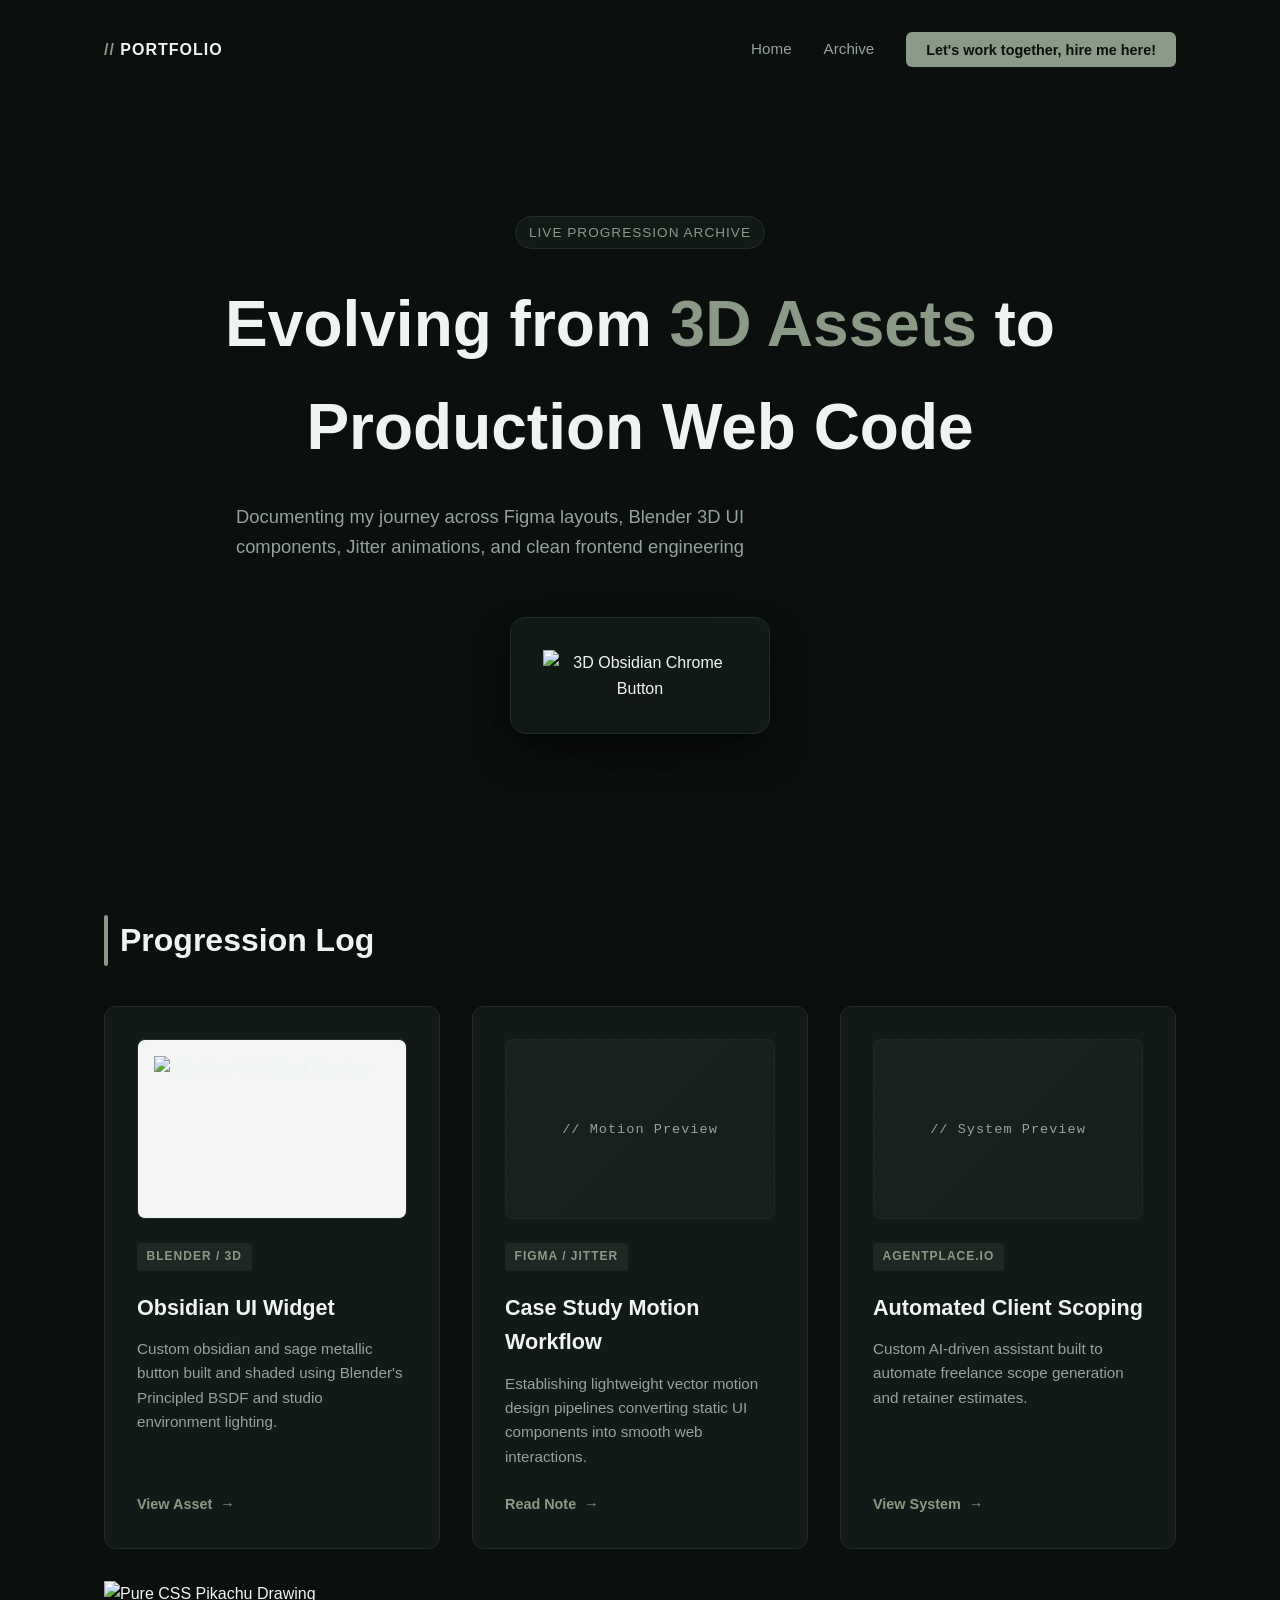
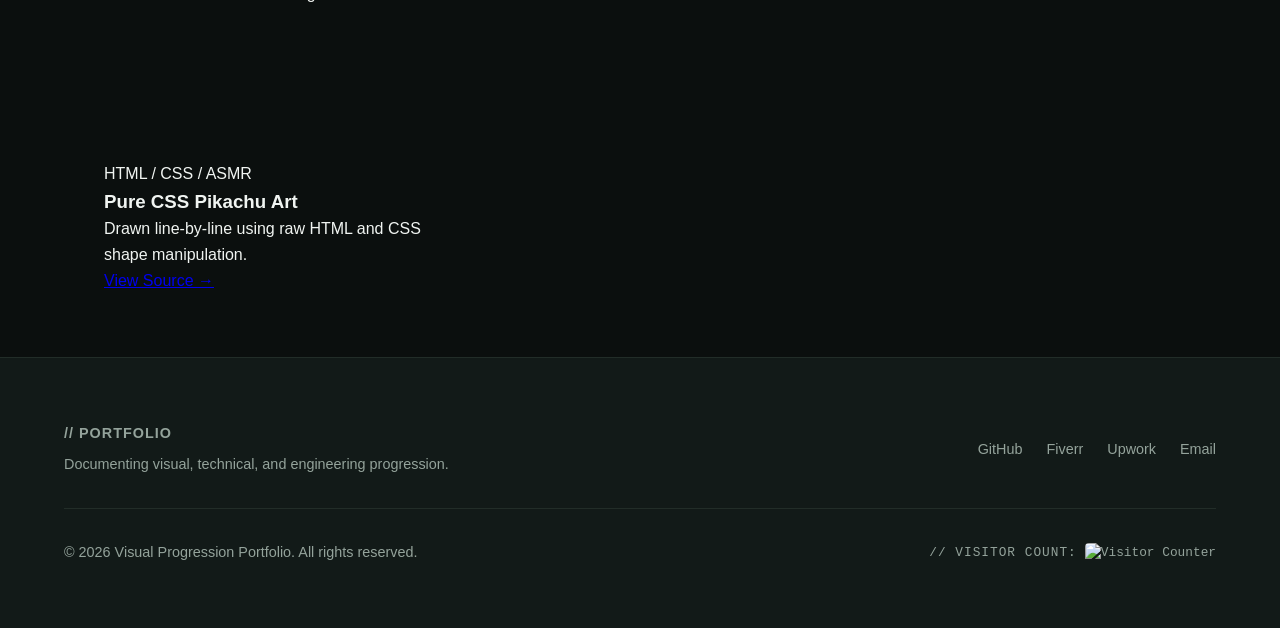
==== index.html @ e26e8d0b "PIkachu in CSS" ====
<!DOCTYPE html>
<html lang="en">
<head>
    <meta charset="UTF-8">
    <meta name="viewport" content="width=device-width, initial-scale=1.0">
    <title>Visual Progression Portfolio | Wen & 3D Design</title>
    <link rel="stylesheet" href="style.css">
</head>
<body>

<!-- Header / Navigation -->
<header class="navbar">
    <div class="logo">
        <span>//</span> PORTFOLIO
    </div>
    
    <nav class="nav-links">
        <a href="#hero">Home</a>
        <a href="#work">Archive</a>
        
        <!-- Hire Me Context Menu Dropdown -->
        <div class="dropdown">
            <button class="cta-button dropdown-toggle">Let's work together, hire me here!</button>
            <div class="dropdown-menu">
                <a href="https://www.fiverr.com/s/K33Aap2" target="_blank" rel="noopener">Fiverr Profile <span>&nearr;</span></a>
                <a href="https://contra.com/manuel_vicente_yh0r4k9z" target="_blank" rel="noopener">Contra Profile <span>&nearr;</span></a>
                <a href="https://x.com/Raptros_dev" target="_blank" rel="noopener">X (Twitter) <span>&nearr;</span></a>
                <a href="mailto:manelvicente@outlook.pt">Direct Email <span>&nearr;</span></a>
            </div>
        </div>
    </nav>
</header>
    
<!-- Hero Section -->
<section id="hero" class="hero-section">
    <div class="hero-content">
        <span class="badge">Live Progression Archive</span>
        <h1>Evolving from <span>3D Assets</span> to Production Web Code</h1>
        <p>Documenting my journey across Figma layouts, Blender 3D UI components, Jitter animations, and clean frontend engineering</p>
    </div>

    <!-- 3D Interactive Asset Display -->
    <div class="hero-asset-container">
        <img src="assets/obsidian-button.png" alt="3D Obsidian Chrome Button" id="hero-3d-button" class="floating-asset">
    </div>
</section>

<!-- Archive / Progression Grid -->
<section id="work" class="archive-section">
    <h2>Progression Log</h2>
    <div class="grid-container">

        <!-- Card 1: Obsidian UI Widget -->
        <article class="archive-card">
            <div class="card-media">
                <img src="assets/obsidian-button.png" alt="Obsidian UI Widget Preview" class="card-img">
            </div>
            <div class="card-content">
                <div class="card-tag">Blender / 3D</div>
                <h3>Obsidian UI Widget</h3>
                <p>Custom obsidian and sage metallic button built and shaded using Blender's Principled BSDF and studio environment lighting.</p>
                <a href="#" class="card-link">View Asset <span>&rarr;</span></a>
            </div>
        </article>

        <!-- Card 2: Case Study Motion Workflow -->
        <article class="archive-card">
            <div class="card-media placeholder-media">
                <span class="placeholder-text">// Motion Preview</span>
            </div>
            <div class="card-content">
                <div class="card-tag">Figma / Jitter</div>
                <h3>Case Study Motion Workflow</h3>
                <p>Establishing lightweight vector motion design pipelines converting static UI components into smooth web interactions.</p>
                <a href="#" class="card-link">Read Note <span>&rarr;</span></a>
            </div>
        </article>

        <!-- Card 3: Automated Client Scoping -->
        <article class="archive-card">
            <div class="card-media placeholder-media">
                <span class="placeholder-text">// System Preview</span>
            </div>
            <div class="card-content">
                <div class="card-tag">Agentplace.io</div>
                <h3>Automated Client Scoping</h3>
                <p>Custom AI-driven assistant built to automate freelance scope generation and retainer estimates.</p>
                <a href="#" class="card-link">View System <span>&rarr;</span></a>
            </div>
        </article>

    <!-- =========================================================
     PORTFOLIO ITEM: CSS PIKACHU ART
     ========================================================= -->
<div class="portfolio-card">
    <div class="card-image-container">
        <img src="assets/CSS pikachu.jpg" alt="Pure CSS Pikachu Drawing" class="portfolio-img">
    </div>
    
    <div class="card-content">
        <span class="tag">HTML / CSS / ASMR</span>
        <h3>Pure CSS Pikachu Art</h3>
        <p>Drawn line-by-line using raw HTML and CSS shape manipulation.</p>
        <a href="https://github.com/raptros-pt/visual-portfolio" target="_blank" class="btn">View Source →</a>
    </div>
</div>
</section>

<!-- Site Footer -->
<footer class="site-footer">
    <div class="footer-container">
        <div class="footer-brand">
            <span class="logo">// PORTFOLIO</span>
            <p>Documenting visual, technical, and engineering progression.</p>
        </div>
        <div class="footer-links">
            <a href="https://github.com" target="_blank" rel="noopener">GitHub</a>
            <a href="https://fiverr.com" target="_blank" rel="noopener">Fiverr</a>
            <a href="https://upwork.com" target="_blank" rel="noopener">Upwork</a>
            <a href="mailto:manelvicente@outlook.pt">Email</a>
        </div>
    </div>
    <div class="footer-bottom">
        <p>&copy; 2026 Visual Progression Portfolio. All rights reserved.</p>
        <div class="visitor-counter">
            <span class="counter-label">// VISITOR COUNT:</span>
            <img src="https://hits.seeyoufarm.com/api/count/incr/badge.svg?url=https%3A%2F%2Fraptros-pt.github.io%2Fvisual-portfolio&count_bg=%238A9A86&title_bg=%231e2321&icon=&icon_color=%23E0E0E0&title=HITS&edge_flat=true" alt="Visitor Counter" />
        </div>
    </div>
</footer>

</body>
</html>
---- style.css ----
/* ==========================================
   1. CSS RESET & GLOBAL VARIABLES
   ========================================== */
* {
    margin: 0;
    padding: 0;
    box-sizing: border-box;
}

:root {
    --bg-color: #0b0f0e;
    --surface-color: #121a18;
    --accent-sage: #8a9a86;
    --text-primary: #f0f4f1;
    --text-muted: #94a39b;
    --border-color: #222d28;
}

body {
    background-color: var(--bg-color);
    color: var(--text-primary);
    font-family: -apple-system, BlinkMacSystemFont, "Segoe UI", Roboto, sans-serif;
    line-height: 1.6;
}

/* ==========================================
   2. NAVIGATION BAR
   ========================================== */
.navbar {
    display: flex;
    justify-content: space-between;
    align-items: center;
    max-width: 1200px;
    margin: 0 auto;
    padding: 2rem 5%;
}

.nav-links {
    display: flex;
    align-items: center;
    gap: 2rem;
}

.logo {
    font-weight: 700;
    letter-spacing: 1px;
}

.logo span {
    color: var(--accent-sage);
}

.nav-links a {
    color: var(--text-muted);
    text-decoration: none;
    font-size: 0.95rem;
    transition: color 0.2s ease;
}

.nav-links a:hover {
    color: var(--text-primary);
}

/* ==========================================
   Hire Me Dropdown Context Menu
   ========================================== */
.dropdown {
    position: relative;
    display: inline-block;
}

.dropdown-toggle {
    cursor: pointer;
    background-color: var(--accent-sage);
    color: var(--bg-color);
    padding: 0.6rem 1.25rem;
    border-radius: 6px;
    border: none;
    font-weight: 600;
    font-size: 0.9rem;
    font-family: inherit;
    transition: background-color 0.2s ease, transform 0.2s ease;
    white-space: nowrap;
}

.dropdown-toggle:hover {
    background-color: #9ab095;
    transform: translateY(-2px);
}

/* Dropdown Menu Box (Hidden by default, reveals on hover) */
.dropdown-menu {
    position: absolute;
    right: 0;
    top: calc(100% + 10px);
    background-color: var(--surface-color);
    border: 1px solid var(--border-color);
    border-radius: 8px;
    min-width: 220px;
    box-shadow: 0 10px 25px rgba(0, 0, 0, 0.4);
    display: flex;
    flex-direction: column;
    opacity: 0;
    visibility: hidden;
    transform: translateY(-10px);
    transition: opacity 0.25s ease, transform 0.25s ease, visibility 0.25s ease;
    z-index: 100;
    overflow: hidden;
}

/* Reveal menu when hovering over the dropdown container */
.dropdown:hover .dropdown-menu {
    opacity: 1;
    visibility: visible;
    transform: translateY(0);
}

/* Individual Links Inside the Context Menu */
.dropdown-menu a {
    padding: 0.75rem 1rem;
    color: var(--text-primary);
    text-decoration: none;
    font-size: 0.85rem;
    display: flex;
    justify-content: space-between;
    align-items: center;
    border-bottom: 1px solid rgba(255, 255, 255, 0.03);
    transition: background-color 0.2s ease, color 0.2s ease;
}

.dropdown-menu a:last-child {
    border-bottom: none;
}

.dropdown-menu a span {
    color: var(--accent-sage);
}

.dropdown-menu a:hover {
    background-color: rgba(138, 154, 134, 0.1);
    color: var(--accent-sage);
}

/* ==========================================
   3. HERO SECTION
   ========================================== */
.hero-section {
    min-height: 80vh;
    display: flex;
    flex-direction: column;
    justify-content: center;
    align-items: center;
    text-align: center;
    padding: 4rem 5% 2rem;
}

.badge {
    display: inline-block;
    background-color: var(--surface-color);
    color: var(--accent-sage);
    border: 1px solid var(--border-color);
    padding: 0.3rem 0.8rem;
    border-radius: 50px;
    font-size: 0.85rem;
    margin-bottom: 1.5rem;
    text-transform: uppercase;
    letter-spacing: 1px;
}

.hero-content h1 {
    font-size: clamp(2.5rem, 5vw, 4.5rem);
    max-width: 900px;
    margin-bottom: 1.5rem;
    font-weight: 800;
}

.hero-content h1 span {
    color: var(--accent-sage);
}

.hero-content p {
    color: var(--text-muted);
    font-size: 1.15rem;
    max-width: 600px;
    margin-bottom: 2rem;
}

.hero-asset-container {
    width: 100%;
    max-width: 260px;
    margin: 1.5rem auto 0;
    padding: 2rem;
    background-color: var(--surface-color);
    border: 1px solid var(--border-color);
    border-radius: 16px;
    box-shadow: 0 20px 40px rgba(0, 0, 0, 0.4);
    transition: transform 0.3s ease, box-shadow 0.3s ease;
}

.hero-asset-container:hover {
    transform: translateY(-5px) scale(1.02);
    box-shadow: 0 25px 50px rgba(138, 154, 134, 0.25);
}

.floating-asset {
    width: 100%;
    height: auto;
    filter: drop-shadow(0 20px 30px rgba(0, 0, 0, 0.6));
    animation: float 4s ease-in-out infinite;
}

@keyframes float {
    0% { transform: translateY(0px); }
    50% { transform: translateY(-8px); }
    100% { transform: translateY(0px); }
}

/* ==========================================
   4. ARCHIVE / PROGRESSION GRID
   ========================================== */
.archive-section {
    max-width: 1200px;
    margin: 0 auto;
    padding: 6rem 5% 4rem;
}

.archive-section h2 {
    font-size: 2rem;
    font-weight: 700;
    margin-bottom: 2.5rem;
    position: relative;
    padding-left: 1rem;
}

.archive-section h2::before {
    content: '';
    position: absolute;
    left: 0;
    top: 0;
    bottom: 0;
    width: 4px;
    background-color: var(--accent-sage);
    border-radius: 2px;
}

.grid-container {
    display: grid;
    grid-template-columns: repeat(auto-fit, minmax(300px, 1fr));
    gap: 2rem;
}

.archive-card {
    background-color: var(--surface-color);
    border: 1px solid var(--border-color);
    border-radius: 12px;
    padding: 2rem;
    display: flex;
    flex-direction: column;
    justify-content: space-between;
    transition: transform 0.3s ease, border-color 0.3s ease, box-shadow 0.3s ease;
}

.archive-card:hover {
    transform: translateY(-6px);
    border-color: var(--accent-sage);
    box-shadow: 0 12px 30px rgba(138, 154, 134, 0.15);
}

.card-tag {
    align-self: flex-start;
    font-size: 0.75rem;
    font-weight: 600;
    text-transform: uppercase;
    letter-spacing: 1px;
    color: var(--accent-sage);
    background-color: rgba(138, 154, 134, 0.1);
    padding: 0.25rem 0.6rem;
    border-radius: 4px;
    margin-bottom: 1.25rem;
}

.archive-card h3 {
    font-size: 1.35rem;
    font-weight: 700;
    margin-bottom: 0.75rem;
    color: var(--text-primary);
}

.archive-card p {
    color: var(--text-muted);
    font-size: 0.95rem;
    line-height: 1.6;
}

.card-media {
    width: 100%;
    height: 180px;
    border-radius: 8px;
    overflow: hidden;
    margin-bottom: 1.5rem;
    background-color: #f4f6f5;
    border: 1px solid var(--border-color);
    display: flex;
    justify-content: center;
    align-items: center;
    position: relative;
    padding: 1rem;
}

.card-img {
    width: 100%;
    height: 100%;
    object-fit: contain;
    transition: transform 0.4s ease;
}

.archive-card:hover .card-img {
    transform: scale(1.05);
}

.placeholder-media {
    background: linear-gradient(135deg, rgba(255, 255, 255, 0.03) 0%, rgba(138, 154, 134, 0.04) 100%);
    border: 1px dashed var(--border-color);
    padding: 0;
}

.placeholder-text {
    font-family: monospace;
    font-size: 0.85rem;
    color: var(--text-muted);
    letter-spacing: 1px;
}

.card-content {
    display: flex;
    flex-direction: column;
    flex-grow: 1;
}

.card-link {
    display: inline-flex;
    align-items: center;
    gap: 0.5rem;
    margin-top: auto;
    padding-top: 1.5rem;
    color: var(--accent-sage);
    text-decoration: none;
    font-size: 0.9rem;
    font-weight: 600;
    transition: gap 0.2s ease, color 0.2s ease;
}

.card-link span {
    transition: transform 0.2s ease;
}

.card-link:hover {
    color: #ffffff;
}

.card-link:hover span {
    transform: translateX(4px);
}

/* ==========================================
   5. FOOTER
   ========================================== */
.site-footer {
    text-align: center;
    padding: 4rem 5%;
    border-top: 1px solid var(--border-color);
    color: var(--text-muted);
    font-size: 0.9rem;
    background-color: var(--surface-color);
}

.footer-container {
    max-width: 1200px;
    margin: 0 auto 2rem;
    display: flex;
    justify-content: space-between;
    align-items: center;
    flex-wrap: wrap;
    gap: 2rem;
    text-align: left;
}

.footer-brand p {
    margin-top: 0.5rem;
    color: var(--text-muted);
}

.footer-links {
    display: flex;
    gap: 1.5rem;
}

.footer-links a {
    color: var(--text-muted);
    text-decoration: none;
    transition: color 0.2s ease;
}

.footer-links a:hover {
    color: var(--accent-sage);
}

.footer-bottom {
    max-width: 1200px;
    margin: 0 auto;
    padding-top: 2rem;
    border-top: 1px solid var(--border-color);
    display: flex;
    justify-content: space-between;
    align-items: center;
    flex-wrap: wrap;
    gap: 1rem;
}

.visitor-counter {
    display: inline-flex;
    align-items: center;
    gap: 0.5rem;
    font-family: monospace;
    font-size: 0.8rem;
    color: var(--text-muted);
}

.counter-label {
    letter-spacing: 1px;
}

.visitor-counter img {
    height: 20px;
    border-radius: 4px;
}

/* Ensures the card frames the image perfectly */
.portfolio-card {
    overflow: hidden;
    display: flex;
    flex-direction: column;
}

.portfolio-card .portfolio-img {
    width: 100%;
    height: 180px;
    object-fit: cover; /* Crops the image nicely to fit the 180px slot */
    display: block;
}
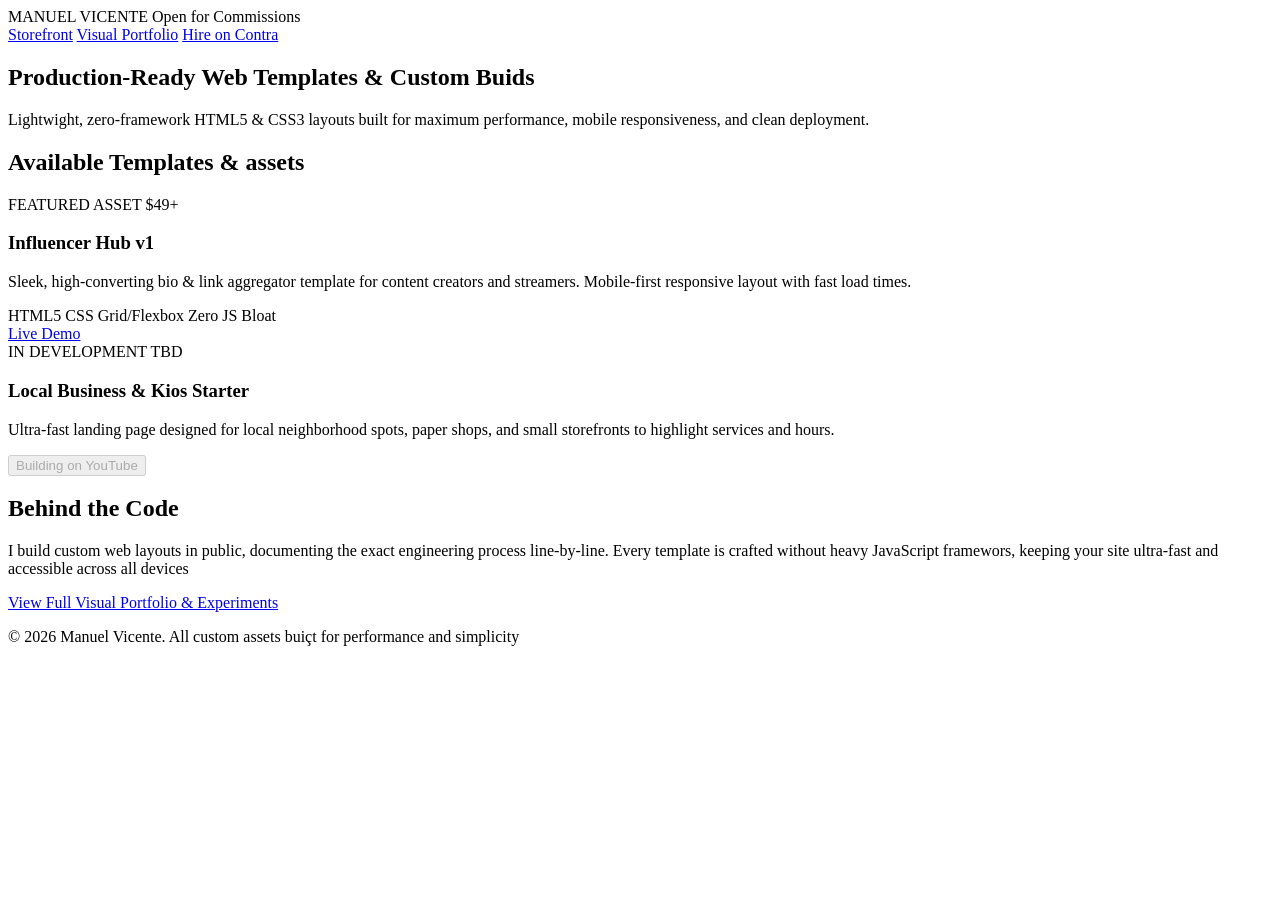
==== commit dd92ce34: "Store Front" ====
--- a/index.html
+++ b/index.html
@@ -3,131 +3,92 @@
 <head>
     <meta charset="UTF-8">
     <meta name="viewport" content="width=device-width, initial-scale=1.0">
-    <title>Visual Progression Portfolio | Wen & 3D Design</title>
+    <title>Manuel Vicente - Digital Storefront & Front-end Assets</title>
     <link rel="stylesheet" href="style.css">
 </head>
 <body>
 
-<!-- Header / Navigation -->
-<header class="navbar">
-    <div class="logo">
-        <span>//</span> PORTFOLIO
-    </div>
-    
-    <nav class="nav-links">
-        <a href="#hero">Home</a>
-        <a href="#work">Archive</a>
-        
-        <!-- Hire Me Context Menu Dropdown -->
-        <div class="dropdown">
-            <button class="cta-button dropdown-toggle">Let's work together, hire me here!</button>
-            <div class="dropdown-menu">
-                <a href="https://www.fiverr.com/s/K33Aap2" target="_blank" rel="noopener">Fiverr Profile <span>&nearr;</span></a>
-                <a href="https://contra.com/manuel_vicente_yh0r4k9z" target="_blank" rel="noopener">Contra Profile <span>&nearr;</span></a>
-                <a href="https://x.com/Raptros_dev" target="_blank" rel="noopener">X (Twitter) <span>&nearr;</span></a>
-                <a href="mailto:manelvicente@outlook.pt">Direct Email <span>&nearr;</span></a>
+    <!-- Persistent Header Navigation -->
+    <header class="store-header">
+        <div class="nav-container">
+            <div class="brand">
+                <span class="developer-name">MANUEL VICENTE</span>
+                <span class="status-badge">Open for Commissions</span>
             </div>
+
+            <nav class="nav-links">
+                <a href="./index.html" class="nav-link active">Storefront</a>
+                <a href="./portfolio/index.html" class="nav-link">Visual Portfolio</a>
+                <a href="https://contra.com" target="_blank" class="btn-primary">Hire on Contra</a>
+            </nav>
         </div>
-    </nav>
-</header>
-    
-<!-- Hero Section -->
-<section id="hero" class="hero-section">
-    <div class="hero-content">
-        <span class="badge">Live Progression Archive</span>
-        <h1>Evolving from <span>3D Assets</span> to Production Web Code</h1>
-        <p>Documenting my journey across Figma layouts, Blender 3D UI components, Jitter animations, and clean frontend engineering</p>
-    </div>
+    </header>
+    <!-- Hero / Value Proposition -->
+        <section class="hero-banner">
+            <h1>Production-Ready Web Templates & Custom Buids</h1>
+            <p>Lightwight, zero-framework HTML5 & CSS3 layouts built for maximum performance, mobile responsiveness, and clean deployment.</p>
+            </section>
 
-    <!-- 3D Interactive Asset Display -->
-    <div class="hero-asset-container">
-        <img src="assets/obsidian-button.png" alt="3D Obsidian Chrome Button" id="hero-3d-button" class="floating-asset">
-    </div>
-</section>
+    <!-- Product Showcase Grid -->
+        <section class="catalog-section">
+        <h2 class="section-title">Available Templates & assets</h2>
 
-<!-- Archive / Progression Grid -->
-<section id="work" class="archive-section">
-    <h2>Progression Log</h2>
-    <div class="grid-container">
+            <div class="product-grid">
 
-        <!-- Card 1: Obsidian UI Widget -->
-        <article class="archive-card">
-            <div class="card-media">
-                <img src="assets/obsidian-button.png" alt="Obsidian UI Widget Preview" class="card-img">
-            </div>
-            <div class="card-content">
-                <div class="card-tag">Blender / 3D</div>
-                <h3>Obsidian UI Widget</h3>
-                <p>Custom obsidian and sage metallic button built and shaded using Blender's Principled BSDF and studio environment lighting.</p>
-                <a href="#" class="card-link">View Asset <span>&rarr;</span></a>
-            </div>
-        </article>
+    <!-- Featured Product: Influencer Hub -->
+            <article class="product-card featured">
+                <div class="card-header">
+                    <span class="badge">FEATURED ASSET</span>
+                    <span class="price">$49+</span>
+                </div>
+                    <h3>Influencer Hub v1</h3>
+                    <p> Sleek, high-converting bio & link aggregator template for content creators and streamers. Mobile-first responsive layout with fast load times.</p>
+                            
+                <div class="tech-stack">
+                    <span>HTML5</span>
+                    <span>CSS Grid/Flexbox</span>
+                    <span>Zero JS Bloat</span>
+                </div>
 
-        <!-- Card 2: Case Study Motion Workflow -->
-        <article class="archive-card">
-            <div class="card-media placeholder-media">
-                <span class="placeholder-text">// Motion Preview</span>
-            </div>
-            <div class="card-content">
-                <div class="card-tag">Figma / Jitter</div>
-                <h3>Case Study Motion Workflow</h3>
-                <p>Establishing lightweight vector motion design pipelines converting static UI components into smooth web interactions.</p>
-                <a href="#" class="card-link">Read Note <span>&rarr;</span></a>
-            </div>
-        </article>
+                <div class="card-actions">
+                    <a href="./templates/influecer-hub/index.html" target="_blank" class="btn-secondary">Live Demo</a>
+                    <a href="https://contra.com" target="_blank" rel="noopener noreferrer"></a>
+                </div>
+            </article>
+    <!-- Product Coming Soon: Local Business / Kiosk -->
+              <article class="product-card disabled">
+                <div class="card-header">
+                    <span class="badge status-building">IN DEVELOPMENT</span>
+                    <span class="price">TBD</span>
+                </div>
+                    <h3>Local Business & Kios Starter</h3>
+                    <p>Ultra-fast landing page designed for local neighborhood spots, paper shops, and small storefronts to highlight services and hours.</p>
 
-        <!-- Card 3: Automated Client Scoping -->
-        <article class="archive-card">
-            <div class="card-media placeholder-media">
-                <span class="placeholder-text">// System Preview</span>
-            </div>
-            <div class="card-content">
-                <div class="card-tag">Agentplace.io</div>
-                <h3>Automated Client Scoping</h3>
-                <p>Custom AI-driven assistant built to automate freelance scope generation and retainer estimates.</p>
-                <a href="#" class="card-link">View System <span>&rarr;</span></a>
-            </div>
-        </article>
+                <div class="card-actions">
+                    <button class="btn-secondary" disabled>Building on YouTube</button>
+                </div>
+               </article>
 
-    <!-- =========================================================
-     PORTFOLIO ITEM: CSS PIKACHU ART
-     ========================================================= -->
-<div class="portfolio-card">
-    <div class="card-image-container">
-        <img src="assets/CSS pikachu.jpg" alt="Pure CSS Pikachu Drawing" class="portfolio-img">
-    </div>
-    
-    <div class="card-content">
-        <span class="tag">HTML / CSS / ASMR</span>
-        <h3>Pure CSS Pikachu Art</h3>
-        <p>Drawn line-by-line using raw HTML and CSS shape manipulation.</p>
-        <a href="https://github.com/raptros-pt/visual-portfolio" target="_blank" class="btn">View Source →</a>
-    </div>
-</div>
-</section>
+                </div>
+        </section>
 
-<!-- Site Footer -->
-<footer class="site-footer">
-    <div class="footer-container">
-        <div class="footer-brand">
-            <span class="logo">// PORTFOLIO</span>
-            <p>Documenting visual, technical, and engineering progression.</p>
-        </div>
-        <div class="footer-links">
-            <a href="https://github.com" target="_blank" rel="noopener">GitHub</a>
-            <a href="https://fiverr.com" target="_blank" rel="noopener">Fiverr</a>
-            <a href="https://upwork.com" target="_blank" rel="noopener">Upwork</a>
-            <a href="mailto:manelvicente@outlook.pt">Email</a>
-        </div>
-    </div>
-    <div class="footer-bottom">
-        <p>&copy; 2026 Visual Progression Portfolio. All rights reserved.</p>
-        <div class="visitor-counter">
-            <span class="counter-label">// VISITOR COUNT:</span>
-            <img src="https://hits.seeyoufarm.com/api/count/incr/badge.svg?url=https%3A%2F%2Fraptros-pt.github.io%2Fvisual-portfolio&count_bg=%238A9A86&title_bg=%231e2321&icon=&icon_color=%23E0E0E0&title=HITS&edge_flat=true" alt="Visitor Counter" />
-        </div>
-    </div>
-</footer>
+    <!-- About & Visual Portfolio Bridge -->
+        <section class="about-bridge" id="about">
+                <div class="bridge-content">
+                    <h2>Behind the Code</h2>
+                    <p>I build custom web layouts in public, documenting the exact engineering process line-by-line. Every template is crafted without heavy JavaScript framewors, keeping your site ultra-fast and accessible across all devices</p>
 
+                    <div class="bridge-cta">
+                        <a href="./portfolio/index.html" class="btn-outline">View Full Visual Portfolio & Experiments</a>
+                    </div>
+                </div>
+        </section>
+
+    </main>
+
+    <!-- Storefront Footer -->
+         <footer class="store-footer">
+            <p>&copy; 2026 Manuel Vicente. All custom assets buiçt for performance and simplicity</p>
+        </footer>
 </body>
 </html>
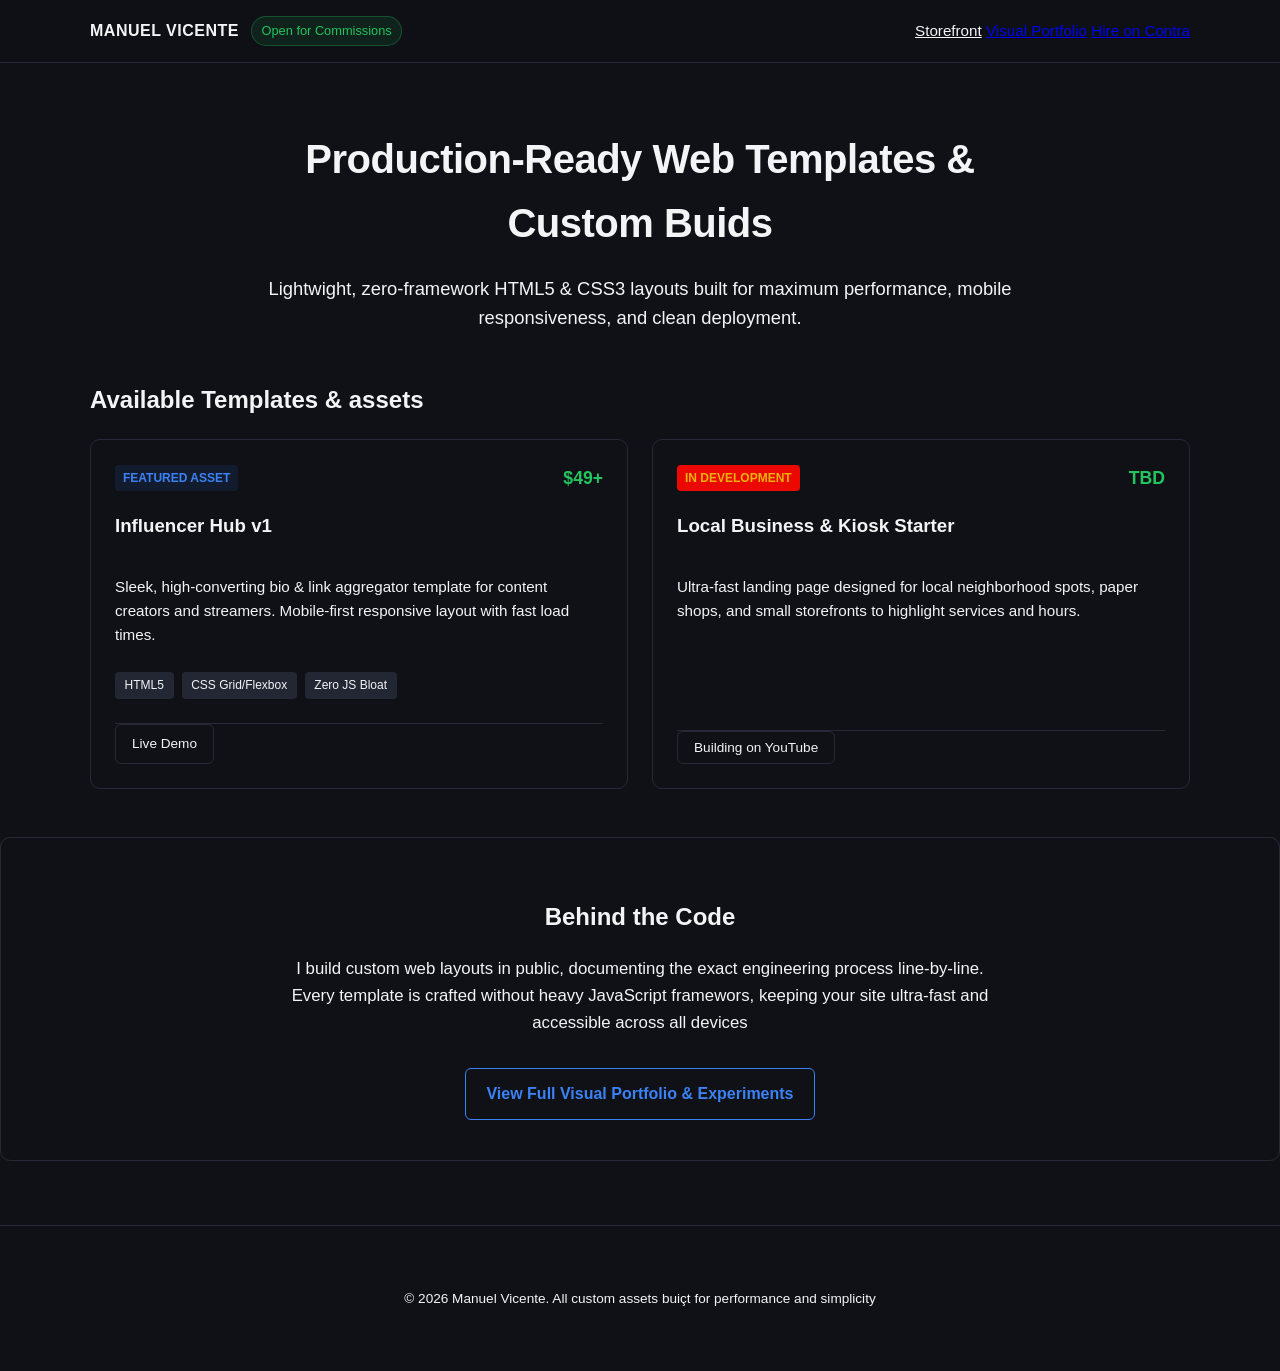
==== commit 83982c1e: "New Store's Front Page" ====
--- a/index.html
+++ b/index.html
@@ -61,7 +61,7 @@
                     <span class="badge status-building">IN DEVELOPMENT</span>
                     <span class="price">TBD</span>
                 </div>
-                    <h3>Local Business & Kios Starter</h3>
+                    <h3>Local Business & Kiosk Starter</h3>
                     <p>Ultra-fast landing page designed for local neighborhood spots, paper shops, and small storefronts to highlight services and hours.</p>
 
                 <div class="card-actions">
--- a/style.css
+++ b/style.css
@@ -0,0 +1,235 @@
+/* Core Reset & Theme Variables */
+:root {
+    --bg-dark: #0f1117;
+    --card-bg: #1811b24;
+    --accent-green: #22c55e;
+    --accent-blue: #3b82f6;
+    --text-main: #f3f4f6;
+    --text-muteed: #9ca3af;
+    --border-color: #272a36;
+}
+
+body {
+    margin: 0;
+    background-color: var(--bg-dark);
+    color: var(--text-main);
+    font-family: -apple-system, BlinkMacSystemFont, 'Segoe UI', Roboto, Helvetica, Arial, sans-serif;
+    line-height: 1.6;
+}
+
+/* Header Navigation */
+.store-header {
+    border-bottom: 1px solid var(--border-color);
+    padding: 1rem 2rem;
+    background-color: rgba(15, 17, 23, 0.9);
+    position: sticky;
+    top: 0;
+    z-index: 100;
+    backdrop-filter: blur(8px);
+}
+
+.nav-container {
+    max-width: 1100px;
+    margin: 0 auto;
+    display: flex;
+    justify-content: space-between;
+    align-items: center;
+}
+
+.brand {
+    display: flex;
+    align-items: center;
+    gap: 0.75rem;
+}
+
+.developer-name {
+    font-weight: 700;
+    letter-spacing: 0.5px;
+}
+
+.status-badge {
+    font-size: 0.8rem;
+    background: rgba(34, 197, 94, 0.1);
+    color: var(--accent-green);
+    padding: 0.25rem 0.6rem;
+    border-radius: 999px;
+    border: 1px solid rgba(34, 197, 94, 0.3);
+}
+
+.nav-links {
+    color: var(--text-muted);
+    text-decoration: none;
+    font-size: 0.95rem;
+    transition: color 0.2s ease;
+}
+
+.nav-link:hover, .nav-link.active {
+    color: var(--text-main);
+}
+
+/*Action Buttons */
+-btn-primary {
+    background-color: var(--accent-blue);
+    color: #fff;
+    padding: 0.5rem 1.1rem;
+    border-radius: 6px;
+    text-decoration: none;
+    font-weight: 600;
+    font-size: 0.9rem;
+    transition: opacity 0.2s ease;
+}
+
+.btn-primary:hover {
+    opacity: 0.9;
+}
+
+.btn-secondary {
+    background: transparent;
+    color: var(--text-maun);
+    border: 1px solid var(--border-color);
+    padding: 0.5rem 1rem;
+    border-radius: 6px;
+    text-decoration: none;
+    font-size: 0.85rem;
+}
+
+.btn-outline {
+    display: inline-block;
+    background: transparent;
+    color: var(--accent-blue);
+    border: 1px solid var(--accent-blue);
+    padding: 0.75rem 1.25rem;
+    border-radius: 6px;
+    text-decoration: none;
+    font-weight: 600;
+    margin-top: 1rem;
+    transition: background 0.2s ease, color 0.2s ease;
+}
+
+.btn-outline:hover {
+    background: var(--accent-blue);
+    color: #fff;
+}
+
+/*Hero Section */
+.hero-banner {
+    max-width: 800px;
+    margin: 4rem auto 2rem auto;
+    text-align: center;
+    padding: 0 1rem;
+}
+
+.hero-banner h1 {
+    font-size: 2.5rem;
+    font-weight: 800;
+    letter-spacing: -0.5px;
+    margin-bottom: 1rem;
+}
+
+.hero-banner p {
+    color: var(--text-muted);
+    font-size: 1.15rem;
+}
+
+/* Catalog Grid */
+.catalog-section {
+    max-width: 1100px;
+    margin: 3rem auto;
+    padding: 0 1rem;
+}
+
+.product-grid {
+    display: grid;
+    grid-template-columns: repeat(auto-fit, minmax(320px, 1fr));
+    gap: 1.5rem;
+}
+
+.product-card {
+    background: var(--card-bg);
+    border: 1px solid var(--border-color);
+    border-radius: 10px;
+    padding: 1.5rem;
+    display: flex;
+    flex-direction: column;
+}
+
+.card-header {
+    display: flex;
+    justify-content: space-between;
+    align-items: center;
+    margin-bottom: 0.75;
+}
+
+.badge {
+    font-size: 0.75rem;
+    background: rgba(59, 130, 246, 0.1);
+    color: var(--accent-blue);
+    padding: 0.2rem 0.5rem;
+    border-radius: 4px;
+    font-weight: 600;
+}
+
+.badge.status-building {
+    background: rgba(234, 8, 0.1);
+    color: #eab308;
+}
+
+.price {
+    font-weight: 700;
+    color: var(--accent-green);
+    font-size: 1.1rem;
+}
+
+.product-card p {
+    color: var(--text-muted);
+    font-size: 0.95rem;
+    margin-bottom: 1.5rem;
+}
+
+.tech-stack {
+    display: flex;
+    gap: 0.5rem;
+    margin-bottom: 1.5rem;
+    flex-wrap: wrap;
+}
+
+.tech-stack span {
+    font-size: 0.75rem;
+    background: #232734;
+    padding: 0.25rem 0.6rem;
+    border-radius: 4px;
+    color: var(--text-muted);
+}
+
+.card-actions {
+    margin-top: auto;
+    display: flex;
+    gap: 0.75rem;
+    border-top: 1px solid var(--border-color);
+}
+
+/*About Bridge Section */
+.about-bridge {
+    background: var(--card-bg);
+    border: 1px solid var(--border-color);
+    border-radius: 10px;
+    padding: 2.5rem;
+    text-align: center;
+}
+
+.bridge-content p {
+    color: var(--text-muted);
+    max-width: 700px;
+    margin: 1rem auto;
+    font-size: 1.05rem;
+}
+
+/* Footer */
+.store-footer {
+    text-align: center;
+    padding: 3rem 1rem;
+    color: var(--text-muted);
+    font-size: 0.85rem;
+    border-top: 1px solid var(--border-color);
+    margin-top: 4rem;
+}
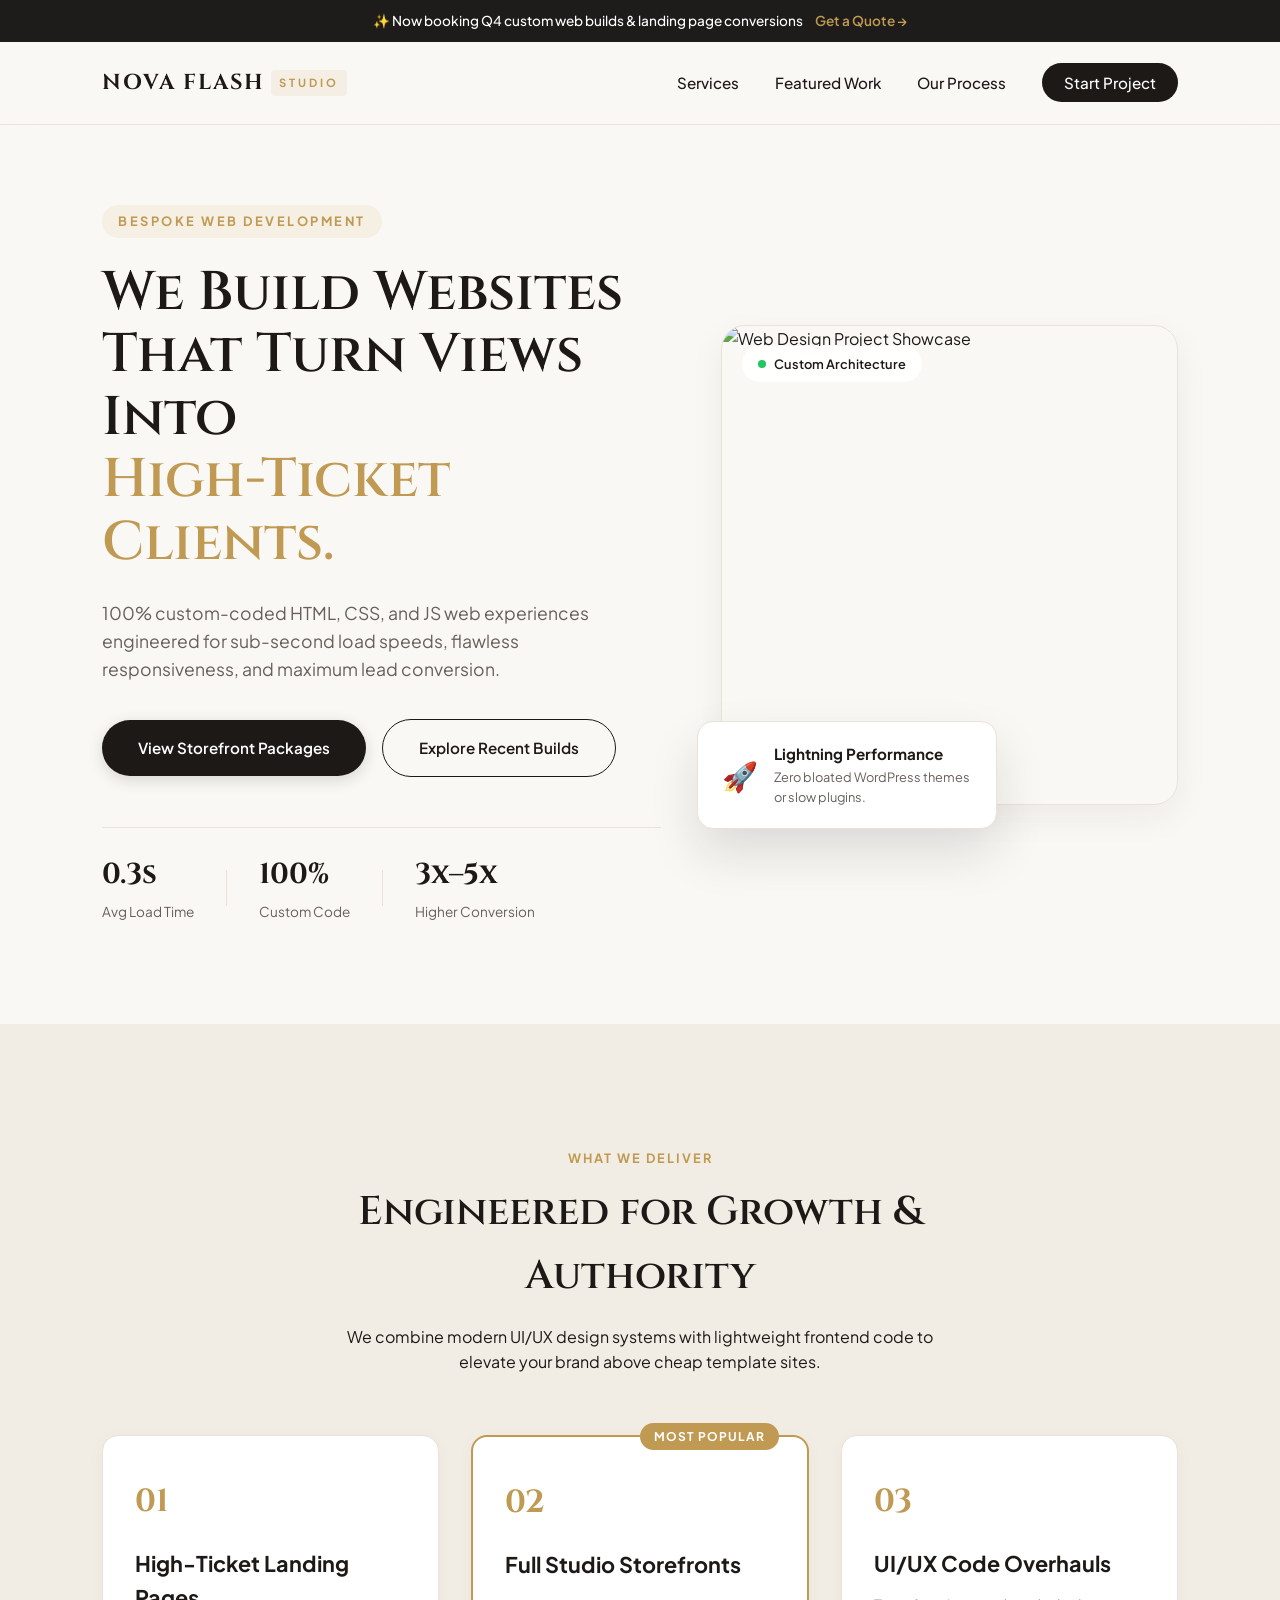
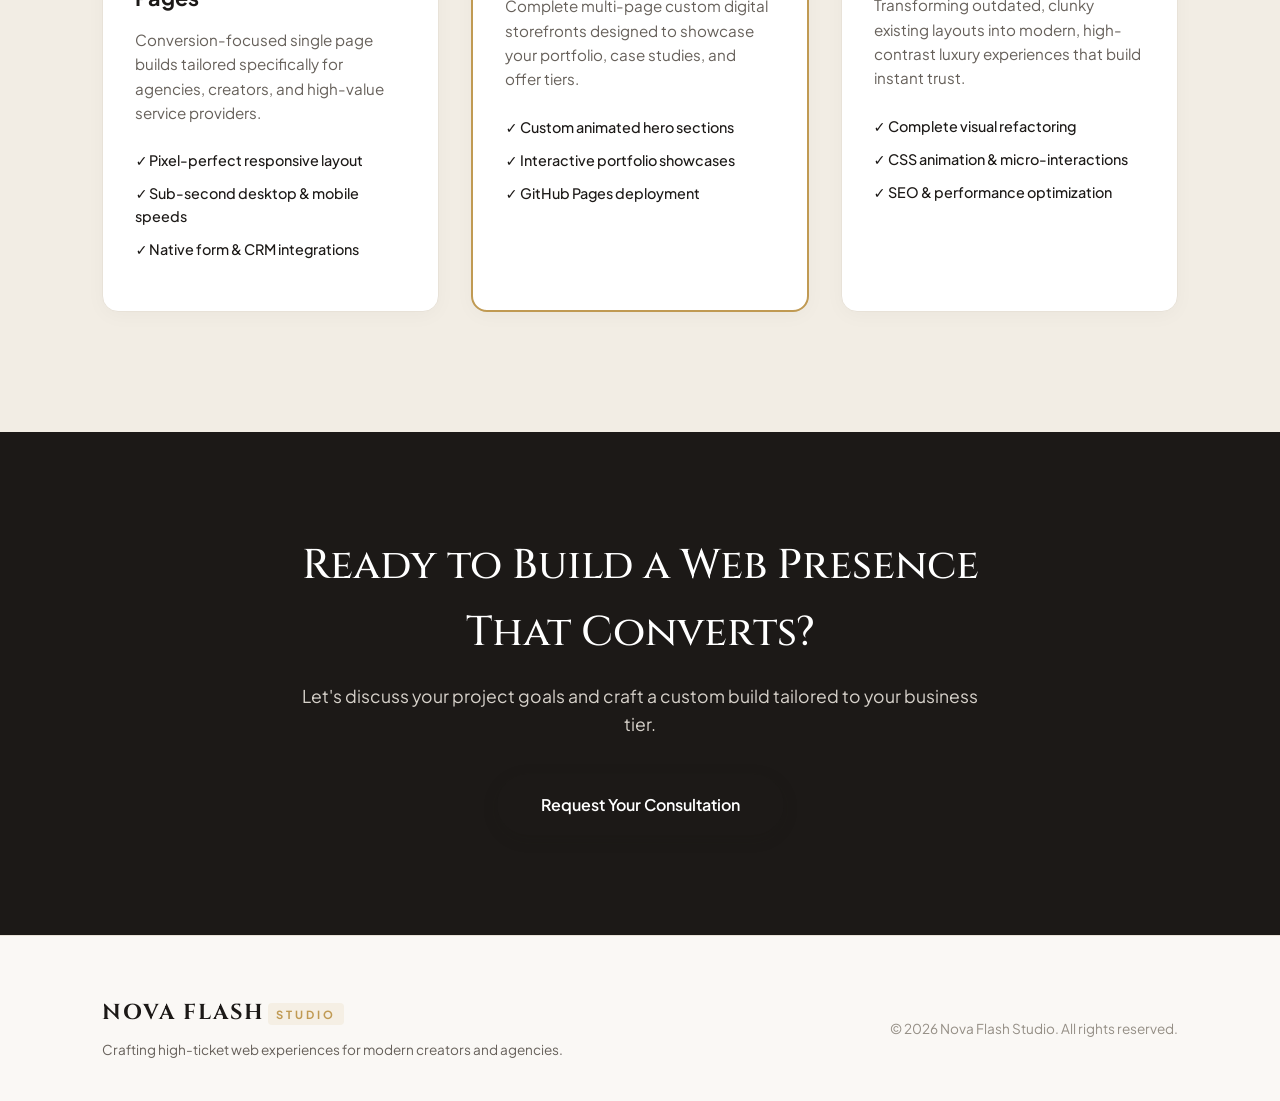
==== commit 1fa828d5: "Upload folder structure" ====
--- a/index.html
+++ b/index.html
@@ -1,94 +1,161 @@
 <!DOCTYPE html>
 <html lang="en">
 <head>
-    <meta charset="UTF-8">
-    <meta name="viewport" content="width=device-width, initial-scale=1.0">
-    <title>Manuel Vicente - Digital Storefront & Front-end Assets</title>
-    <link rel="stylesheet" href="style.css">
+  <meta charset="UTF-8">
+  <meta name="viewport" content="width=device-width, initial-scale=1.0">
+  <title>Nova Flash Studio | High-Performance Web Design & Engineering</title>
+  
+  <!-- Google Fonts: Editorial Serif + Clean Modern Sans -->
+  <link rel="preconnect" href="https://fonts.googleapis.com">
+  <link rel="preconnect" href="https://fonts.gstatic.com" crossorigin>
+  <link href="https://fonts.googleapis.com/css2?family=Cinzel:wght@500;600;700&family=Plus+Jakarta+Sans:wght@300;400;500;600;700&display=swap" rel="stylesheet">
+  
+  <link rel="stylesheet" href="style.css">
 </head>
 <body>
 
-    <!-- Persistent Header Navigation -->
-    <header class="store-header">
-        <div class="nav-container">
-            <div class="brand">
-                <span class="developer-name">MANUEL VICENTE</span>
-                <span class="status-badge">Open for Commissions</span>
-            </div>
+  <!-- Announcement Bar -->
+  <div class="top-bar">
+    <span>✨ Now booking Q4 custom web builds & landing page conversions</span>
+    <a href="#contact">Get a Quote &rarr;</a>
+  </div>
 
-            <nav class="nav-links">
-                <a href="./index.html" class="nav-link active">Storefront</a>
-                <a href="./portfolio/index.html" class="nav-link">Visual Portfolio</a>
-                <a href="https://contra.com" target="_blank" class="btn-primary">Hire on Contra</a>
-            </nav>
+  <!-- Navbar -->
+  <nav class="navbar">
+    <div class="brand">
+      <span class="brand-name">NOVA FLASH</span>
+      <span class="brand-tag">STUDIO</span>
+    </div>
+    <ul class="nav-links">
+      <li><a href="#services">Services</a></li>
+      <li><a href="#work">Featured Work</a></li>
+      <li><a href="#process">Our Process</a></li>
+      <li><a href="#contact" class="btn-nav">Start Project</a></li>
+    </ul>
+  </nav>
+
+  <!-- Hero Section -->
+  <section class="hero">
+    <div class="hero-container">
+      <div class="hero-text">
+        <span class="badge">Bespoke Web Development</span>
+        <h1>We Build Websites That Turn Views Into <em>High-Ticket Clients.</em></h1>
+        <p>100% custom-coded HTML, CSS, and JS web experiences engineered for sub-second load speeds, flawless responsiveness, and maximum lead conversion.</p>
+        
+        <div class="hero-cta-group">
+          <a href="#contact" class="btn-primary">View Storefront Packages</a>
+          <a href="#work" class="btn-secondary">Explore Recent Builds</a>
         </div>
-    </header>
-    <!-- Hero / Value Proposition -->
-        <section class="hero-banner">
-            <h1>Production-Ready Web Templates & Custom Buids</h1>
-            <p>Lightwight, zero-framework HTML5 & CSS3 layouts built for maximum performance, mobile responsiveness, and clean deployment.</p>
-            </section>
 
-    <!-- Product Showcase Grid -->
-        <section class="catalog-section">
-        <h2 class="section-title">Available Templates & assets</h2>
+        <div class="metrics-row">
+          <div class="metric">
+            <span class="num">0.3s</span>
+            <span class="label">Avg Load Time</span>
+          </div>
+          <div class="metric-divider"></div>
+          <div class="metric">
+            <span class="num">100%</span>
+            <span class="label">Custom Code</span>
+          </div>
+          <div class="metric-divider"></div>
+          <div class="metric">
+            <span class="num">3x–5x</span>
+            <span class="label">Higher Conversion</span>
+          </div>
+        </div>
+      </div>
 
-            <div class="product-grid">
+      <!-- Hero Visual Display -->
+      <div class="hero-visual">
+        <div class="main-card-frame">
+          <img src="https://images.unsplash.com/photo-1460925895917-afdab827c52f?auto=format&fit=crop&w=1000&q=80" alt="Web Design Project Showcase">
+          <div class="card-overlay-badge">
+            <span class="status-dot"></span>
+            <span>Custom Architecture</span>
+          </div>
+        </div>
+        
+        <div class="floating-stat-box">
+          <div class="icon">🚀</div>
+          <div>
+            <h4>Lightning Performance</h4>
+            <p>Zero bloated WordPress themes or slow plugins.</p>
+          </div>
+        </div>
+      </div>
+    </div>
+  </section>
 
-    <!-- Featured Product: Influencer Hub -->
-            <article class="product-card featured">
-                <div class="card-header">
-                    <span class="badge">FEATURED ASSET</span>
-                    <span class="price">$49+</span>
-                </div>
-                    <h3>Influencer Hub v1</h3>
-                    <p> Sleek, high-converting bio & link aggregator template for content creators and streamers. Mobile-first responsive layout with fast load times.</p>
-                            
-                <div class="tech-stack">
-                    <span>HTML5</span>
-                    <span>CSS Grid/Flexbox</span>
-                    <span>Zero JS Bloat</span>
-                </div>
+  <!-- Value Proposition / Work Showcase -->
+  <section class="services" id="services">
+    <div class="section-intro">
+      <span class="sub-title">What We Deliver</span>
+      <h2>Engineered for Growth & Authority</h2>
+      <p>We combine modern UI/UX design systems with lightweight frontend code to elevate your brand above cheap template sites.</p>
+    </div>
 
-                <div class="card-actions">
-                    <a href="./templates/influecer-hub/index.html" target="_blank" class="btn-secondary">Live Demo</a>
-                    <a href="https://contra.com" target="_blank" rel="noopener noreferrer"></a>
-                </div>
-            </article>
-    <!-- Product Coming Soon: Local Business / Kiosk -->
-              <article class="product-card disabled">
-                <div class="card-header">
-                    <span class="badge status-building">IN DEVELOPMENT</span>
-                    <span class="price">TBD</span>
-                </div>
-                    <h3>Local Business & Kiosk Starter</h3>
-                    <p>Ultra-fast landing page designed for local neighborhood spots, paper shops, and small storefronts to highlight services and hours.</p>
+    <div class="services-grid">
+      <!-- Service 1 -->
+      <div class="service-card">
+        <div class="card-num">01</div>
+        <h3>High-Ticket Landing Pages</h3>
+        <p>Conversion-focused single page builds tailored specifically for agencies, creators, and high-value service providers.</p>
+        <ul class="card-list">
+          <li>✓ Pixel-perfect responsive layout</li>
+          <li>✓ Sub-second desktop & mobile speeds</li>
+          <li>✓ Native form & CRM integrations</li>
+        </ul>
+      </div>
 
-                <div class="card-actions">
-                    <button class="btn-secondary" disabled>Building on YouTube</button>
-                </div>
-               </article>
+      <!-- Service 2 -->
+      <div class="service-card featured">
+        <span class="popular-tag">Most Popular</span>
+        <div class="card-num">02</div>
+        <h3>Full Studio Storefronts</h3>
+        <p>Complete multi-page custom digital storefronts designed to showcase your portfolio, case studies, and offer tiers.</p>
+        <ul class="card-list">
+          <li>✓ Custom animated hero sections</li>
+          <li>✓ Interactive portfolio showcases</li>
+          <li>✓ GitHub Pages deployment</li>
+        </ul>
+      </div>
 
-                </div>
-        </section>
+      <!-- Service 3 -->
+      <div class="service-card">
+        <div class="card-num">03</div>
+        <h3>UI/UX Code Overhauls</h3>
+        <p>Transforming outdated, clunky existing layouts into modern, high-contrast luxury experiences that build instant trust.</p>
+        <ul class="card-list">
+          <li>✓ Complete visual refactoring</li>
+          <li>✓ CSS animation & micro-interactions</li>
+          <li>✓ SEO & performance optimization</li>
+        </ul>
+      </div>
+    </div>
+  </section>
 
-    <!-- About & Visual Portfolio Bridge -->
-        <section class="about-bridge" id="about">
-                <div class="bridge-content">
-                    <h2>Behind the Code</h2>
-                    <p>I build custom web layouts in public, documenting the exact engineering process line-by-line. Every template is crafted without heavy JavaScript framewors, keeping your site ultra-fast and accessible across all devices</p>
+  <!-- CTA Banner -->
+  <section class="cta-banner" id="contact">
+    <div class="cta-content">
+      <h2>Ready to Build a Web Presence That Converts?</h2>
+      <p>Let's discuss your project goals and craft a custom build tailored to your business tier.</p>
+      <a href="mailto:contact@novaflashstudio.com" class="btn-primary btn-large">Request Your Consultation</a>
+    </div>
+  </section>
 
-                    <div class="bridge-cta">
-                        <a href="./portfolio/index.html" class="btn-outline">View Full Visual Portfolio & Experiments</a>
-                    </div>
-                </div>
-        </section>
+  <!-- Footer -->
+  <footer class="footer">
+    <div class="footer-container">
+      <div class="footer-brand">
+        <span class="brand-name">NOVA FLASH</span>
+        <span class="brand-tag">STUDIO</span>
+        <p>Crafting high-ticket web experiences for modern creators and agencies.</p>
+      </div>
+      <div class="footer-copy">
+        <p>&copy; 2026 Nova Flash Studio. All rights reserved.</p>
+      </div>
+    </div>
+  </footer>
 
-    </main>
-
-    <!-- Storefront Footer -->
-         <footer class="store-footer">
-            <p>&copy; 2026 Manuel Vicente. All custom assets buiçt for performance and simplicity</p>
-        </footer>
 </body>
 </html>
--- a/style.css
+++ b/style.css
@@ -1,235 +1,513 @@
-/* Core Reset & Theme Variables */
+/* ==========================================================================
+   NOVA FLASH STUDIO - BRIGHT LUXURY DESIGN SYSTEM
+   ========================================================================== */
+
 :root {
-    --bg-dark: #0f1117;
-    --card-bg: #1811b24;
-    --accent-green: #22c55e;
-    --accent-blue: #3b82f6;
-    --text-main: #f3f4f6;
-    --text-muteed: #9ca3af;
-    --border-color: #272a36;
+  /* Bright, Warm Palette */
+  --bg-main: #FAF8F5;            /* Soft warm alabaster cream */
+  --bg-card: #FFFFFF;            /* Pure white background for depth */
+  --bg-accent: #F2EDE4;          /* Warm champagne contrast */
+  --bg-topbar: #1E1C1A;          /* Charcoal contrast bar for top announcement */
+  
+  /* Typography Colors */
+  --text-main: #1C1917;          /* Rich warm dark brown-grey */
+  --text-muted: #66605A;         /* Soft neutral body copy */
+  --text-light: #948E85;         /* Subtle secondary labels */
+  
+  /* Brand Accents */
+  --accent-gold: #C09A53;        /* Warm studio gold */
+  --accent-gold-hover: #A8833E;  
+  --accent-warm-border: #E8E2D8;  /* Light structural borders */
+  
+  /* Fonts */
+  --font-heading: 'Cinzel', serif;
+  --font-body: 'Plus Jakarta Sans', system-ui, sans-serif;
+  
+  /* Soft Layered Shadows */
+  --shadow-subtle: 0 4px 20px rgba(28, 25, 23, 0.03);
+  --shadow-card: 0 12px 35px rgba(28, 25, 23, 0.06);
+  --shadow-hover: 0 24px 50px rgba(28, 25, 23, 0.12);
+  
+  /* Radii */
+  --radius-sm: 8px;
+  --radius-md: 16px;
+  --radius-lg: 24px;
+}
+
+* {
+  margin: 0;
+  padding: 0;
+  box-sizing: border-box;
+}
+
+html {
+  scroll-behavior: smooth;
 }
 
 body {
-    margin: 0;
-    background-color: var(--bg-dark);
-    color: var(--text-main);
-    font-family: -apple-system, BlinkMacSystemFont, 'Segoe UI', Roboto, Helvetica, Arial, sans-serif;
-    line-height: 1.6;
-}
-
-/* Header Navigation */
-.store-header {
-    border-bottom: 1px solid var(--border-color);
-    padding: 1rem 2rem;
-    background-color: rgba(15, 17, 23, 0.9);
-    position: sticky;
-    top: 0;
-    z-index: 100;
-    backdrop-filter: blur(8px);
-}
-
-.nav-container {
-    max-width: 1100px;
-    margin: 0 auto;
-    display: flex;
-    justify-content: space-between;
-    align-items: center;
+  background-color: var(--bg-main);
+  color: var(--text-main);
+  font-family: var(--font-body);
+  line-height: 1.6;
+  -webkit-font-smoothing: antialiased;
+}
+
+/* --- Top Announcement Bar --- */
+.top-bar {
+  background-color: var(--bg-topbar);
+  color: #FFFFFF;
+  text-align: center;
+  padding: 10px 20px;
+  font-size: 0.85rem;
+  font-weight: 500;
+  display: flex;
+  justify-content: center;
+  align-items: center;
+  gap: 12px;
+}
+
+.top-bar a {
+  color: var(--accent-gold);
+  text-decoration: none;
+  font-weight: 600;
+  transition: opacity 0.2s;
+}
+
+.top-bar a:hover {
+  opacity: 0.8;
+}
+
+/* --- Navigation --- */
+.navbar {
+  display: flex;
+  justify-content: space-between;
+  align-items: center;
+  padding: 24px 8%;
+  background: rgba(250, 248, 245, 0.9);
+  backdrop-filter: blur(16px);
+  position: sticky;
+  top: 0;
+  z-index: 1000;
+  border-bottom: 1px solid var(--accent-warm-border);
 }
 
 .brand {
-    display: flex;
-    align-items: center;
-    gap: 0.75rem;
-}
-
-.developer-name {
-    font-weight: 700;
-    letter-spacing: 0.5px;
-}
-
-.status-badge {
-    font-size: 0.8rem;
-    background: rgba(34, 197, 94, 0.1);
-    color: var(--accent-green);
-    padding: 0.25rem 0.6rem;
-    border-radius: 999px;
-    border: 1px solid rgba(34, 197, 94, 0.3);
+  display: flex;
+  align-items: center;
+  gap: 6px;
+}
+
+.brand-name {
+  font-family: var(--font-heading);
+  font-size: 1.35rem;
+  font-weight: 700;
+  letter-spacing: 2px;
+  color: var(--text-main);
+}
+
+.brand-tag {
+  font-size: 0.7rem;
+  font-weight: 700;
+  color: var(--accent-gold);
+  letter-spacing: 3px;
+  background: rgba(192, 154, 83, 0.1);
+  padding: 4px 8px;
+  border-radius: 4px;
 }
 
 .nav-links {
-    color: var(--text-muted);
-    text-decoration: none;
-    font-size: 0.95rem;
-    transition: color 0.2s ease;
-}
-
-.nav-link:hover, .nav-link.active {
-    color: var(--text-main);
-}
-
-/*Action Buttons */
--btn-primary {
-    background-color: var(--accent-blue);
-    color: #fff;
-    padding: 0.5rem 1.1rem;
-    border-radius: 6px;
-    text-decoration: none;
-    font-weight: 600;
-    font-size: 0.9rem;
-    transition: opacity 0.2s ease;
+  display: flex;
+  list-style: none;
+  align-items: center;
+  gap: 36px;
+}
+
+.nav-links a {
+  text-decoration: none;
+  color: var(--text-main);
+  font-size: 0.95rem;
+  font-weight: 500;
+  transition: color 0.3s ease;
+}
+
+.nav-links a:hover {
+  color: var(--accent-gold);
+}
+
+.btn-nav {
+  background-color: var(--text-main);
+  color: #FFFFFF !important;
+  padding: 10px 22px;
+  border-radius: 50px;
+  transition: all 0.3s ease !important;
+}
+
+.btn-nav:hover {
+  background-color: var(--accent-gold) !important;
+  transform: translateY(-2px);
+}
+
+/* --- Buttons --- */
+.btn-primary {
+  background-color: var(--text-main);
+  color: #FFFFFF;
+  padding: 16px 36px;
+  border-radius: 50px;
+  text-decoration: none;
+  font-size: 0.95rem;
+  font-weight: 600;
+  display: inline-block;
+  transition: all 0.3s cubic-bezier(0.16, 1, 0.3, 1);
+  box-shadow: 0 4px 15px rgba(28, 25, 23, 0.15);
 }
 
 .btn-primary:hover {
-    opacity: 0.9;
+  background-color: var(--accent-gold);
+  transform: translateY(-3px);
+  box-shadow: 0 10px 25px rgba(192, 154, 83, 0.3);
 }
 
 .btn-secondary {
-    background: transparent;
-    color: var(--text-maun);
-    border: 1px solid var(--border-color);
-    padding: 0.5rem 1rem;
-    border-radius: 6px;
-    text-decoration: none;
-    font-size: 0.85rem;
-}
-
-.btn-outline {
-    display: inline-block;
-    background: transparent;
-    color: var(--accent-blue);
-    border: 1px solid var(--accent-blue);
-    padding: 0.75rem 1.25rem;
-    border-radius: 6px;
-    text-decoration: none;
-    font-weight: 600;
-    margin-top: 1rem;
-    transition: background 0.2s ease, color 0.2s ease;
-}
-
-.btn-outline:hover {
-    background: var(--accent-blue);
-    color: #fff;
-}
-
-/*Hero Section */
-.hero-banner {
-    max-width: 800px;
-    margin: 4rem auto 2rem auto;
-    text-align: center;
-    padding: 0 1rem;
-}
-
-.hero-banner h1 {
-    font-size: 2.5rem;
-    font-weight: 800;
-    letter-spacing: -0.5px;
-    margin-bottom: 1rem;
-}
-
-.hero-banner p {
-    color: var(--text-muted);
-    font-size: 1.15rem;
-}
-
-/* Catalog Grid */
-.catalog-section {
-    max-width: 1100px;
-    margin: 3rem auto;
-    padding: 0 1rem;
-}
-
-.product-grid {
-    display: grid;
-    grid-template-columns: repeat(auto-fit, minmax(320px, 1fr));
-    gap: 1.5rem;
-}
-
-.product-card {
-    background: var(--card-bg);
-    border: 1px solid var(--border-color);
-    border-radius: 10px;
-    padding: 1.5rem;
-    display: flex;
-    flex-direction: column;
-}
-
-.card-header {
-    display: flex;
-    justify-content: space-between;
-    align-items: center;
-    margin-bottom: 0.75;
+  background: transparent;
+  color: var(--text-main);
+  border: 1px solid var(--text-main);
+  padding: 16px 36px;
+  border-radius: 50px;
+  text-decoration: none;
+  font-size: 0.95rem;
+  font-weight: 600;
+  display: inline-block;
+  transition: all 0.3s ease;
+}
+
+.btn-secondary:hover {
+  border-color: var(--accent-gold);
+  color: var(--accent-gold);
+  transform: translateY(-2px);
+}
+
+/* --- Hero Section --- */
+.hero {
+  padding: 80px 8% 100px;
+}
+
+.hero-container {
+  display: grid;
+  grid-template-columns: 1.1fr 0.9fr;
+  gap: 60px;
+  align-items: center;
 }
 
 .badge {
-    font-size: 0.75rem;
-    background: rgba(59, 130, 246, 0.1);
-    color: var(--accent-blue);
-    padding: 0.2rem 0.5rem;
-    border-radius: 4px;
-    font-weight: 600;
-}
-
-.badge.status-building {
-    background: rgba(234, 8, 0.1);
-    color: #eab308;
-}
-
-.price {
-    font-weight: 700;
-    color: var(--accent-green);
-    font-size: 1.1rem;
-}
-
-.product-card p {
-    color: var(--text-muted);
-    font-size: 0.95rem;
-    margin-bottom: 1.5rem;
-}
-
-.tech-stack {
-    display: flex;
-    gap: 0.5rem;
-    margin-bottom: 1.5rem;
-    flex-wrap: wrap;
-}
-
-.tech-stack span {
-    font-size: 0.75rem;
-    background: #232734;
-    padding: 0.25rem 0.6rem;
-    border-radius: 4px;
-    color: var(--text-muted);
-}
-
-.card-actions {
-    margin-top: auto;
-    display: flex;
-    gap: 0.75rem;
-    border-top: 1px solid var(--border-color);
-}
-
-/*About Bridge Section */
-.about-bridge {
-    background: var(--card-bg);
-    border: 1px solid var(--border-color);
-    border-radius: 10px;
-    padding: 2.5rem;
-    text-align: center;
-}
-
-.bridge-content p {
-    color: var(--text-muted);
-    max-width: 700px;
-    margin: 1rem auto;
-    font-size: 1.05rem;
-}
-
-/* Footer */
-.store-footer {
-    text-align: center;
-    padding: 3rem 1rem;
-    color: var(--text-muted);
-    font-size: 0.85rem;
-    border-top: 1px solid var(--border-color);
-    margin-top: 4rem;
+  display: inline-block;
+  font-size: 0.8rem;
+  font-weight: 700;
+  text-transform: uppercase;
+  letter-spacing: 2.5px;
+  color: var(--accent-gold);
+  background: rgba(192, 154, 83, 0.1);
+  padding: 6px 16px;
+  border-radius: 50px;
+  margin-bottom: 24px;
+}
+
+.hero-text h1 {
+  font-family: var(--font-heading);
+  font-size: 3.4rem;
+  line-height: 1.15;
+  font-weight: 600;
+  margin-bottom: 24px;
+  color: var(--text-main);
+}
+
+.hero-text h1 em {
+  font-style: normal;
+  color: var(--accent-gold);
+  display: block;
+}
+
+.hero-text p {
+  font-size: 1.1rem;
+  color: var(--text-muted);
+  max-width: 540px;
+  margin-bottom: 36px;
+}
+
+.hero-cta-group {
+  display: flex;
+  gap: 16px;
+  align-items: center;
+  margin-bottom: 50px;
+}
+
+/* Metrics Row */
+.metrics-row {
+  display: flex;
+  align-items: center;
+  gap: 32px;
+  padding-top: 24px;
+  border-top: 1px solid var(--accent-warm-border);
+}
+
+.metric .num {
+  font-family: var(--font-heading);
+  font-size: 1.8rem;
+  font-weight: 700;
+  color: var(--text-main);
+  display: block;
+}
+
+.metric .label {
+  font-size: 0.85rem;
+  color: var(--text-muted);
+}
+
+.metric-divider {
+  width: 1px;
+  height: 36px;
+  background-color: var(--accent-warm-border);
+}
+
+/* Hero Visual & Cards */
+.hero-visual {
+  position: relative;
+}
+
+.main-card-frame {
+  width: 100%;
+  height: 480px;
+  border-radius: var(--radius-lg);
+  overflow: hidden;
+  box-shadow: var(--shadow-card);
+  position: relative;
+  border: 1px solid var(--accent-warm-border);
+}
+
+.main-card-frame img {
+  width: 100%;
+  height: 100%;
+  object-fit: cover;
+  transition: transform 0.6s ease;
+}
+
+.main-card-frame:hover img {
+  transform: scale(1.03);
+}
+
+.card-overlay-badge {
+  position: absolute;
+  top: 20px;
+  left: 20px;
+  background: rgba(255, 255, 255, 0.9);
+  backdrop-filter: blur(10px);
+  padding: 8px 16px;
+  border-radius: 50px;
+  font-size: 0.8rem;
+  font-weight: 600;
+  display: flex;
+  align-items: center;
+  gap: 8px;
+}
+
+.status-dot {
+  width: 8px;
+  height: 8px;
+  background-color: #22c55e;
+  border-radius: 50%;
+}
+
+.floating-stat-box {
+  position: absolute;
+  bottom: -24px;
+  left: -24px;
+  background: var(--bg-card);
+  padding: 20px 24px;
+  border-radius: var(--radius-md);
+  box-shadow: var(--shadow-hover);
+  display: flex;
+  align-items: center;
+  gap: 16px;
+  border: 1px solid var(--accent-warm-border);
+  max-width: 300px;
+}
+
+.floating-stat-box .icon {
+  font-size: 1.8rem;
+}
+
+.floating-stat-box h4 {
+  font-size: 0.95rem;
+  font-weight: 700;
+}
+
+.floating-stat-box p {
+  font-size: 0.8rem;
+  color: var(--text-muted);
+}
+
+/* --- Services Grid Section --- */
+.services {
+  padding: 120px 8%;
+  background-color: var(--bg-accent);
+}
+
+.section-intro {
+  text-align: center;
+  max-width: 600px;
+  margin: 0 auto 60px;
+}
+
+.section-intro .sub-title {
+  font-size: 0.8rem;
+  font-weight: 700;
+  text-transform: uppercase;
+  letter-spacing: 2px;
+  color: var(--accent-gold);
+}
+
+.section-intro h2 {
+  font-family: var(--font-heading);
+  font-size: 2.5rem;
+  margin: 10px 0 16px;
+  font-weight: 600;
+}
+
+.services-grid {
+  display: grid;
+  grid-template-columns: repeat(3, 1fr);
+  gap: 32px;
+}
+
+.service-card {
+  background-color: var(--bg-card);
+  padding: 40px 32px;
+  border-radius: var(--radius-md);
+  border: 1px solid var(--accent-warm-border);
+  box-shadow: var(--shadow-subtle);
+  transition: transform 0.3s ease, box-shadow 0.3s ease;
+  position: relative;
+}
+
+.service-card:hover {
+  transform: translateY(-8px);
+  box-shadow: var(--shadow-hover);
+}
+
+.service-card.featured {
+  border: 2px solid var(--accent-gold);
+}
+
+.popular-tag {
+  position: absolute;
+  top: -14px;
+  right: 28px;
+  background: var(--accent-gold);
+  color: #FFFFFF;
+  font-size: 0.75rem;
+  font-weight: 700;
+  padding: 4px 14px;
+  border-radius: 50px;
+  text-transform: uppercase;
+  letter-spacing: 1px;
+}
+
+.card-num {
+  font-family: var(--font-heading);
+  font-size: 2rem;
+  color: var(--accent-gold);
+  font-weight: 700;
+  margin-bottom: 20px;
+}
+
+.service-card h3 {
+  font-size: 1.35rem;
+  font-weight: 700;
+  margin-bottom: 12px;
+}
+
+.service-card p {
+  color: var(--text-muted);
+  font-size: 0.95rem;
+  margin-bottom: 24px;
+}
+
+.card-list {
+  list-style: none;
+}
+
+.card-list li {
+  font-size: 0.9rem;
+  color: var(--text-main);
+  margin-bottom: 10px;
+  font-weight: 500;
+}
+
+/* --- CTA Banner --- */
+.cta-banner {
+  padding: 100px 8%;
+  background: var(--text-main);
+  color: #FFFFFF;
+  text-align: center;
+}
+
+.cta-content {
+  max-width: 700px;
+  margin: 0 auto;
+}
+
+.cta-content h2 {
+  font-family: var(--font-heading);
+  font-size: 2.6rem;
+  margin-bottom: 16px;
+  font-weight: 500;
+}
+
+.cta-content p {
+  color: #D6D1CA;
+  font-size: 1.1rem;
+  margin-bottom: 36px;
+}
+
+.btn-large {
+  padding: 18px 44px;
+  font-size: 1rem;
+}
+
+/* --- Footer --- */
+.footer {
+  padding: 60px 8% 40px;
+  background-color: var(--bg-main);
+  border-top: 1px solid var(--accent-warm-border);
+}
+
+.footer-container {
+  display: flex;
+  justify-content: space-between;
+  align-items: center;
+}
+
+.footer-brand p {
+  color: var(--text-muted);
+  font-size: 0.85rem;
+  margin-top: 8px;
+}
+
+.footer-copy p {
+  font-size: 0.85rem;
+  color: var(--text-light);
+}
+
+/* --- Responsive Adjustments --- */
+@media (max-width: 992px) {
+  .hero-container {
+    grid-template-columns: 1fr;
+  }
+  
+  .services-grid {
+    grid-template-columns: 1fr;
+  }
+  
+  .hero-text h1 {
+    font-size: 2.8rem;
+  }
 }
